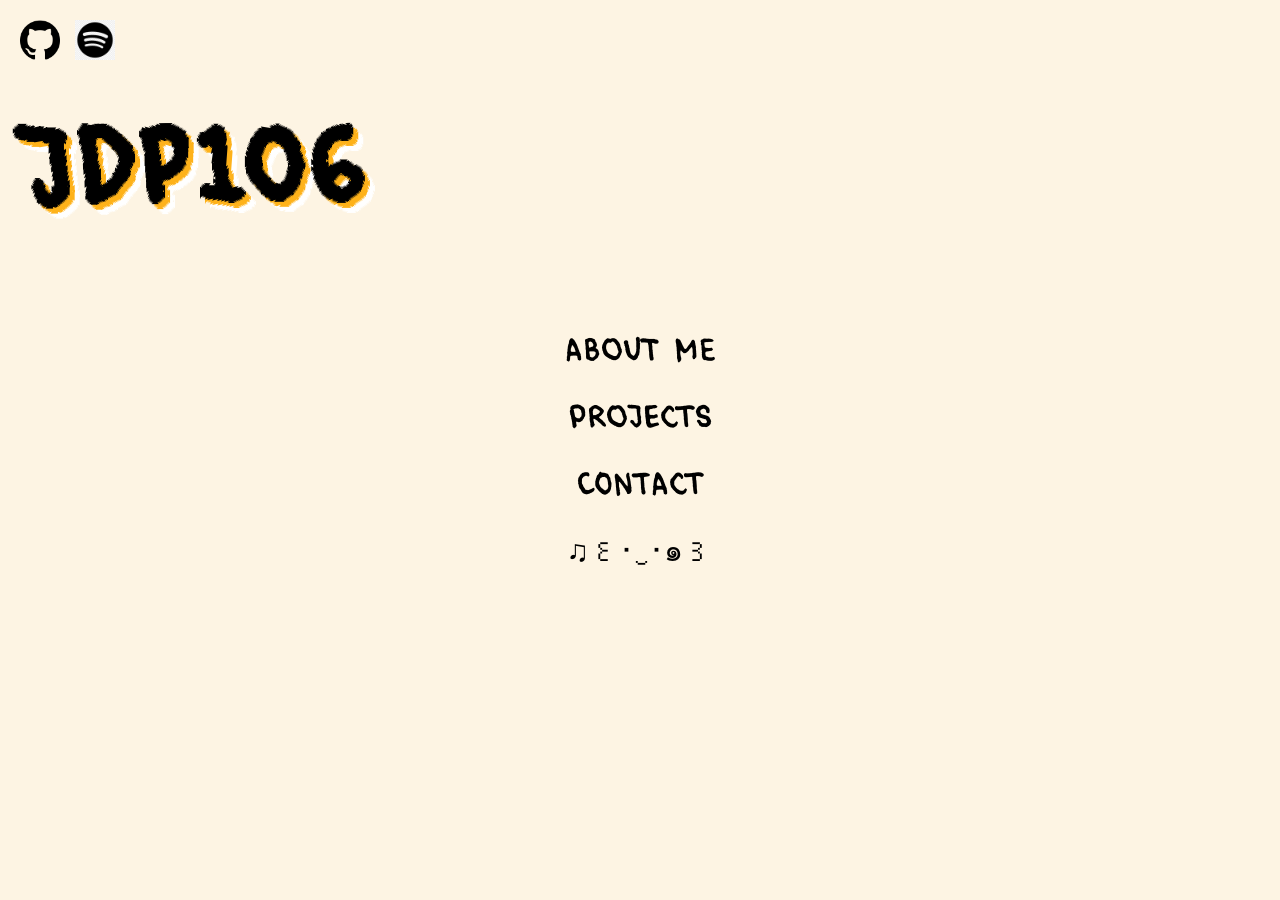
==== index.html @ 9ea2f433 "added transitions" ====
<!DOCTYPE html>
<html lang="en">
<head>
    <meta charset="UTF-8">
    <meta name="viewport" content="width=device-width, initial-scale=1.0">
    <title>Jdp</title>
</head>

<style>
   @font-face {
  font-family: 'Comico-Regular';
  src: url('fonts/Comico-Regular.woff2') format('woff2'),
       url('fonts/Comico-Regular.woff') format('woff'),
       url('fonts/Comico-Regular.ttf') format('truetype');
  font-weight: 400;
  font-display: swap;
  font-style: normal;
}
    body /* the body */
     {
        background-color: #fdf4e3; /*  background */
        display: flex; 
        flex-direction: column; 
        align-items: center; /* Centers horizontally */
        justify-content: center; /* Centers ver */
        min-height: 100vh; 
        margin: 0;

    }
    p{
        font-family: 'Comico-Regular', sans-serif;
        margin: 10px 0;

    }
    .jdp106Text{
        font-family: 'Comico-Regular', sans-serif;
        font-size: 100px;
        color: #000;
        font-weight: bold;
        
        padding-bottom: 3px;

        text-shadow: 5px 5px 0 #feb21a, 10px 10px 0 white;
        animation: jdpShadow 4s ease-in-out infinite;
        text-align: center;
    }
    @keyframes jdpShadow {
        0%, 100%{
            text-shadow: 5px 5px #feb21a, 10px 10px 0 white;
        }
        50%{
            text-shadow: -5px -5px 0 #feb21a, -10px -10px 0 white;
        }
        
    }
    
    
    
    .aboutLink a{
        font-size: 30px;
        font-weight: normal;
        text-align: left;
        text-decoration: none; 
        color: black;

        letter-spacing: 0px;
        transition: letter-spacing 0.4s ease-out;
    }
    .aboutLink a:hover{
        letter-spacing: 3px;
    }
    .aboutLink a:hover {
    color: #feb21a; 
}
    .projectsLink a {
        font-size: 30px;
        font-weight: normal;
        text-align: center;
        text-decoration: none; 
        color: black;
        transition: color 0.3s ease; 

        letter-spacing: 0px;
        transition: letter-spacing 0.4s ease-out;

    }
    .projectsLink a:hover{
        letter-spacing: 3px;
    }
    .projectsLink a:hover {
    color: #134686; 
}
    .contactLink a{
        font-size: 30px;
        font-weight: normal;
        text-align: right;
        text-decoration: none; 
        color: black;
        transition: color 0.3s ease; 

        letter-spacing: 0px;
        transition: letter-spacing 0.4s ease-out;
    }
    .contactLink a:hover{
        letter-spacing: 3px;
    }
    .contactLink a:hover {
    color: #ed3f27; 
}
   .logo-container{
    position: absolute;
    top: 20px;
    left: 20px;
    display: flex;
    gap: 15px;
   }
    .musicEmo a{
    font-size: 30px;
    text-decoration: none; 
        color: black;
        transition: color 0.3s ease; 
        letter-spacing: 0px;
        transition: letter-spacing 0.4s ease-out;
    }
    .musicEmo a:hover{
        letter-spacing: 3px;
    }
   .musicEmo a:hover {
    color: green; 
}
   img{
    width: 40px;
    height: auto;
   
   }

  
   /* Sets both unvisited and visited links to the same color */
a:link, a:visited {
    color: #000; /* Replace with your preferred color */
}

</style>
<body>
    <div class="logo-container">
        <a href="https://github.com/janette03" target="_blank">
        <img src="logos/github.png" alt="github logo">
        </a>
        <a href="https://open.spotify.com/user/janettecx?si=f64318dc1fb24d2a" target="_blank">
            <img src="logos/spotifylogo.png" alt="spoify logo">
        </a>
    </div>

    <div class ="logo-container">
        <h1 class="jdp106Text"> Jdp106<h1>
    </div>
    

     <p class="aboutLink">
      <a href="tabs/AboutMe.html"> About Me </a>
      </p>


    <p class="projectsLink"><a href="tabs/projects.html"> Projects </a>
    </p>
    <p class="contactLink">
        <a href="tabs/Contact.html"> Contact </a>
    </p>

    <p class="musicEmo">
      <a href="tabs/music.html">  ♫꒰･‿･๑꒱</a>
      </p>

    
</body>
</html>
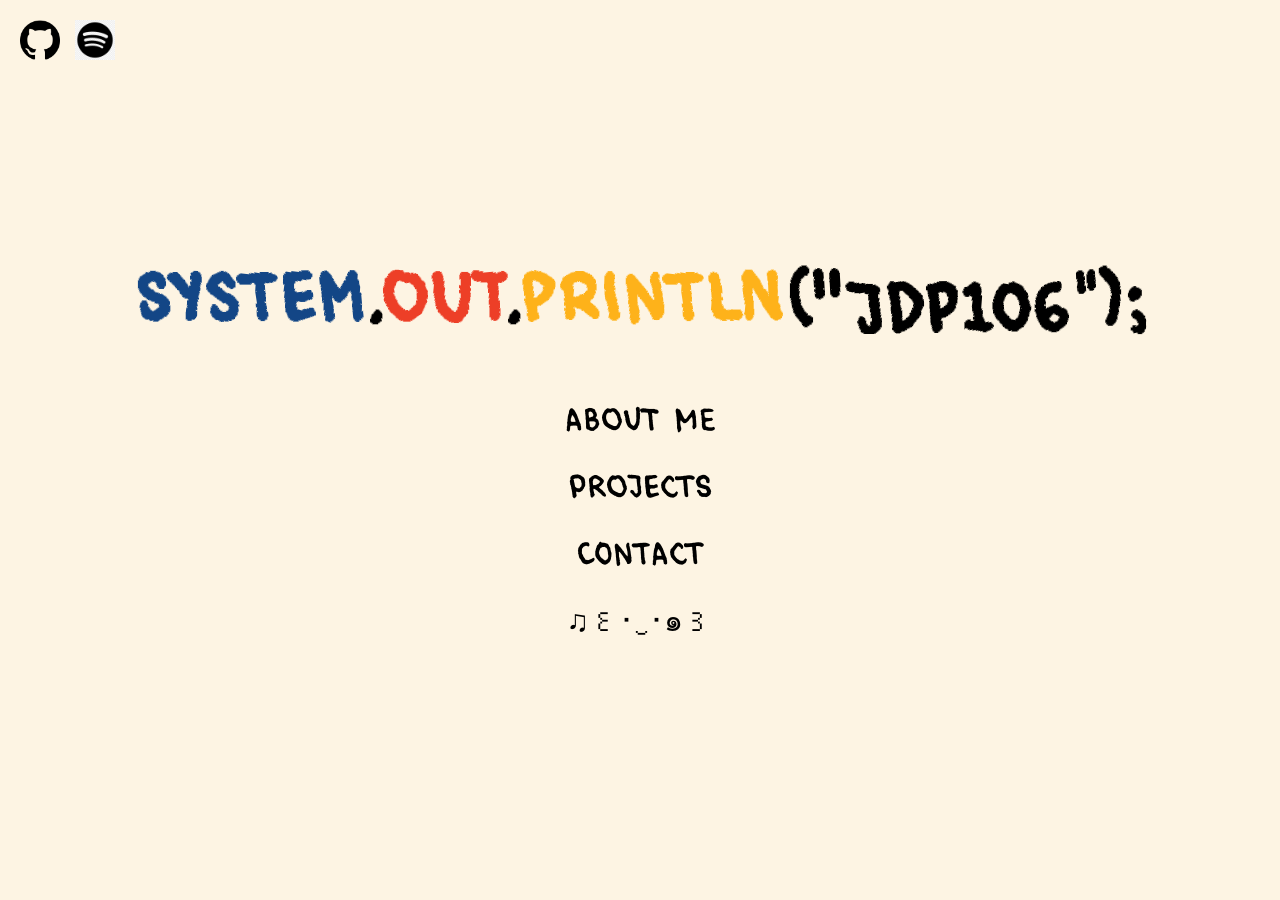
==== commit 2ec1491a: "added a title" ====
--- a/index.html
+++ b/index.html
@@ -23,6 +23,7 @@
         flex-direction: column; 
         align-items: center; /* Centers horizontally */
         justify-content: center; /* Centers ver */
+        width: 100%;
         min-height: 100vh; 
         margin: 0;
 
@@ -32,6 +33,46 @@
         margin: 10px 0;
 
     }
+    .java-code-container {
+        font-family: 'Comico-Regular', sans-serif;
+    display: flex;
+    flex-direction: row;
+    align-items: center;
+    justify-content: center;
+    white-space: nowrap;
+    margin-bottom: 40px;
+}
+.java-code-container h1, 
+.string, 
+.logo {
+    font-family: 'Comico-Regular', sans-serif !important;
+    font-size: clamp(24px, 5vw, 65px); /* Scales perfectly from phones to widescreen monitors */
+    font-weight: bold;
+    margin: 0;
+}
+.string {
+    
+    display: inline-flex;
+    flex-direction: column;
+    height: 1.2em; /* Bound tightly to one line height */
+    overflow: hidden; /* Hides the extra text until it rolls up */
+    vertical-align: bottom;
+    padding: 0 8px;
+}
+
+
+
+@keyframes move {
+    0%, 35% {
+        transform: translateY(0); /* Displays Jdp106 */
+    }
+    50%, 85% {
+        transform: translateY(-1.2em); /* Rolls up to display Jdp103 */
+    }
+    100% {
+        transform: translateY(0); /* Returns down smoothly */
+    }
+}
     .jdp106Text{
         font-family: 'Comico-Regular', sans-serif;
         font-size: 100px;
@@ -39,20 +80,21 @@
         font-weight: bold;
         
         padding-bottom: 3px;
-
-        text-shadow: 5px 5px 0 #feb21a, 10px 10px 0 white;
-        animation: jdpShadow 4s ease-in-out infinite;
-        text-align: center;
-    }
-    @keyframes jdpShadow {
-        0%, 100%{
-            text-shadow: 5px 5px #feb21a, 10px 10px 0 white;
-        }
-        50%{
-            text-shadow: -5px -5px 0 #feb21a, -10px -10px 0 white;
-        }
-        
-    }
+    }
+  
+
+
+
+  @keyframes move {
+  0%,20% {
+    transform: translatey(0);}
+  40%,60% {
+    transform: translatey(-1.2em);
+  }
+  80%,75% {
+    transform: translatey(0);
+  }
+}  
     
     
     
@@ -151,8 +193,18 @@
         </a>
     </div>
 
-    <div class ="logo-container">
-        <h1 class="jdp106Text"> Jdp106<h1>
+
+
+    
+   <div class="java-code-container">
+        <h1><span style="color: #134686;">System</span>.<span style="color:#ed3f27;">out</span>.<span style="color:#feb21a;">println</span>("</h1>
+        
+        <div class="string">
+            <span class="logo" style="color: #000;">Jdp106</span>
+            <span class="logo" style="color: #000;">Jdp103</span>
+        </div>
+        
+        <h1>");</h1>
     </div>
     
 
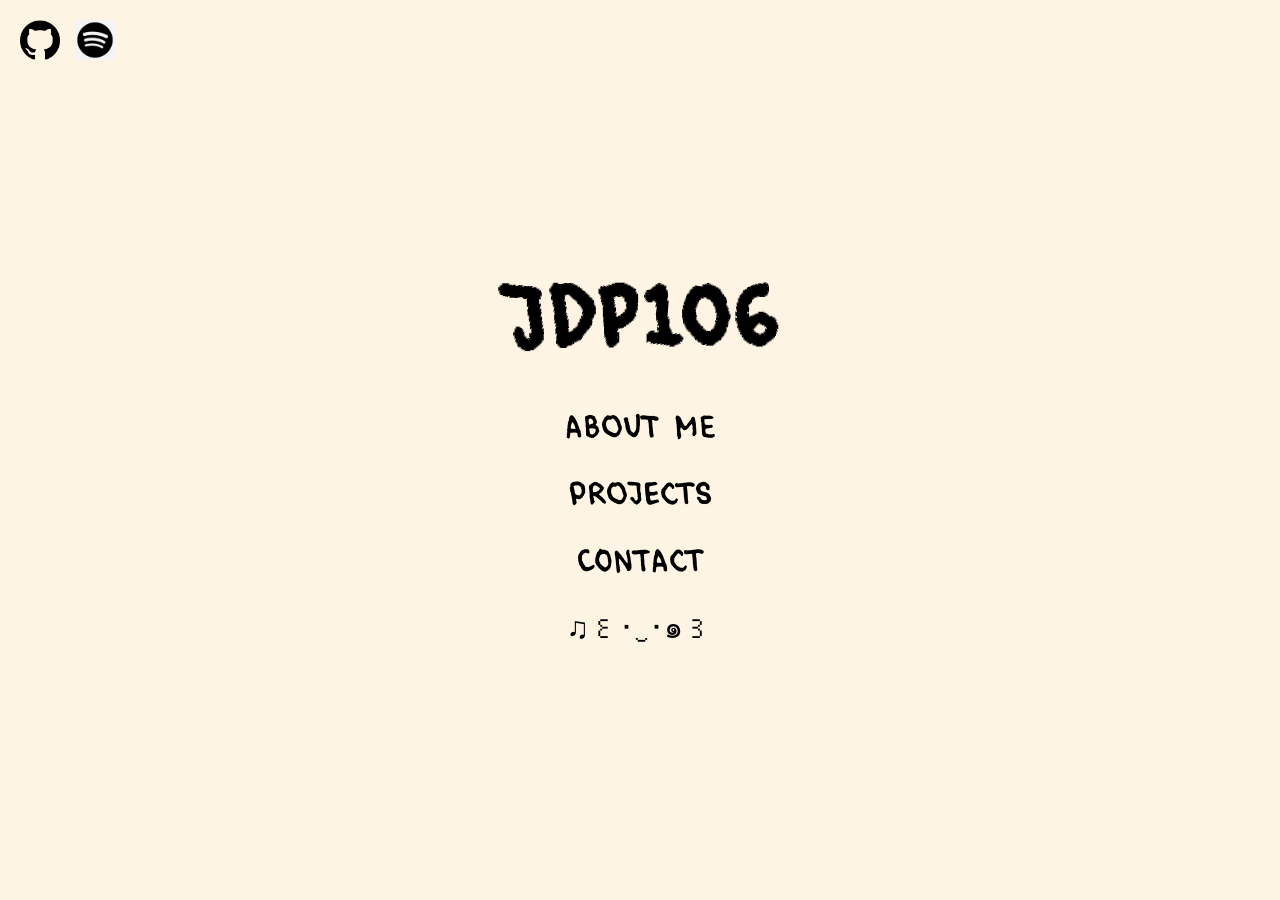
==== commit bc0a6d77: "added a title" ====
--- a/index.html
+++ b/index.html
@@ -33,70 +33,36 @@
         margin: 10px 0;
 
     }
-    .java-code-container {
-        font-family: 'Comico-Regular', sans-serif;
-    display: flex;
-    flex-direction: row;
-    align-items: center;
-    justify-content: center;
-    white-space: nowrap;
-    margin-bottom: 40px;
-}
-.java-code-container h1, 
-.string, 
+ 
+
 .logo {
     font-family: 'Comico-Regular', sans-serif !important;
-    font-size: clamp(24px, 5vw, 65px); /* Scales perfectly from phones to widescreen monitors */
+    font-size: 80px;
     font-weight: bold;
     margin: 0;
+    padding: 5px;
+    display: flex;
+    justify-content: center;
+    
 }
-.string {
+.JdpText{
+    display: inline-block;
+    animation: rollIn .6s ease-out both;
+}
+@keyframes rollIn {
+    0%{
+        transform: translateX(-800px) rotate(-540deg);
+        opacity: 0;
+    }
+    100%{
+        transform: translateX(0) rotate(0deg);
+        opacity: 1;
+    }
     
-    display: inline-flex;
-    flex-direction: column;
-    height: 1.2em; /* Bound tightly to one line height */
-    overflow: hidden; /* Hides the extra text until it rolls up */
-    vertical-align: bottom;
-    padding: 0 8px;
 }
 
 
 
-@keyframes move {
-    0%, 35% {
-        transform: translateY(0); /* Displays Jdp106 */
-    }
-    50%, 85% {
-        transform: translateY(-1.2em); /* Rolls up to display Jdp103 */
-    }
-    100% {
-        transform: translateY(0); /* Returns down smoothly */
-    }
-}
-    .jdp106Text{
-        font-family: 'Comico-Regular', sans-serif;
-        font-size: 100px;
-        color: #000;
-        font-weight: bold;
-        
-        padding-bottom: 3px;
-    }
-  
-
-
-
-  @keyframes move {
-  0%,20% {
-    transform: translatey(0);}
-  40%,60% {
-    transform: translatey(-1.2em);
-  }
-  80%,75% {
-    transform: translatey(0);
-  }
-}  
-    
-    
     
     .aboutLink a{
         font-size: 30px;
@@ -194,18 +160,8 @@
     </div>
 
 
-
-    
-   <div class="java-code-container">
-        <h1><span style="color: #134686;">System</span>.<span style="color:#ed3f27;">out</span>.<span style="color:#feb21a;">println</span>("</h1>
-        
-        <div class="string">
-            <span class="logo" style="color: #000;">Jdp106</span>
-            <span class="logo" style="color: #000;">Jdp103</span>
-        </div>
-        
-        <h1>");</h1>
-    </div>
+<div class="logo"> <p class="JdpText">Jdp106</p> 
+</div>
     
 
      <p class="aboutLink">
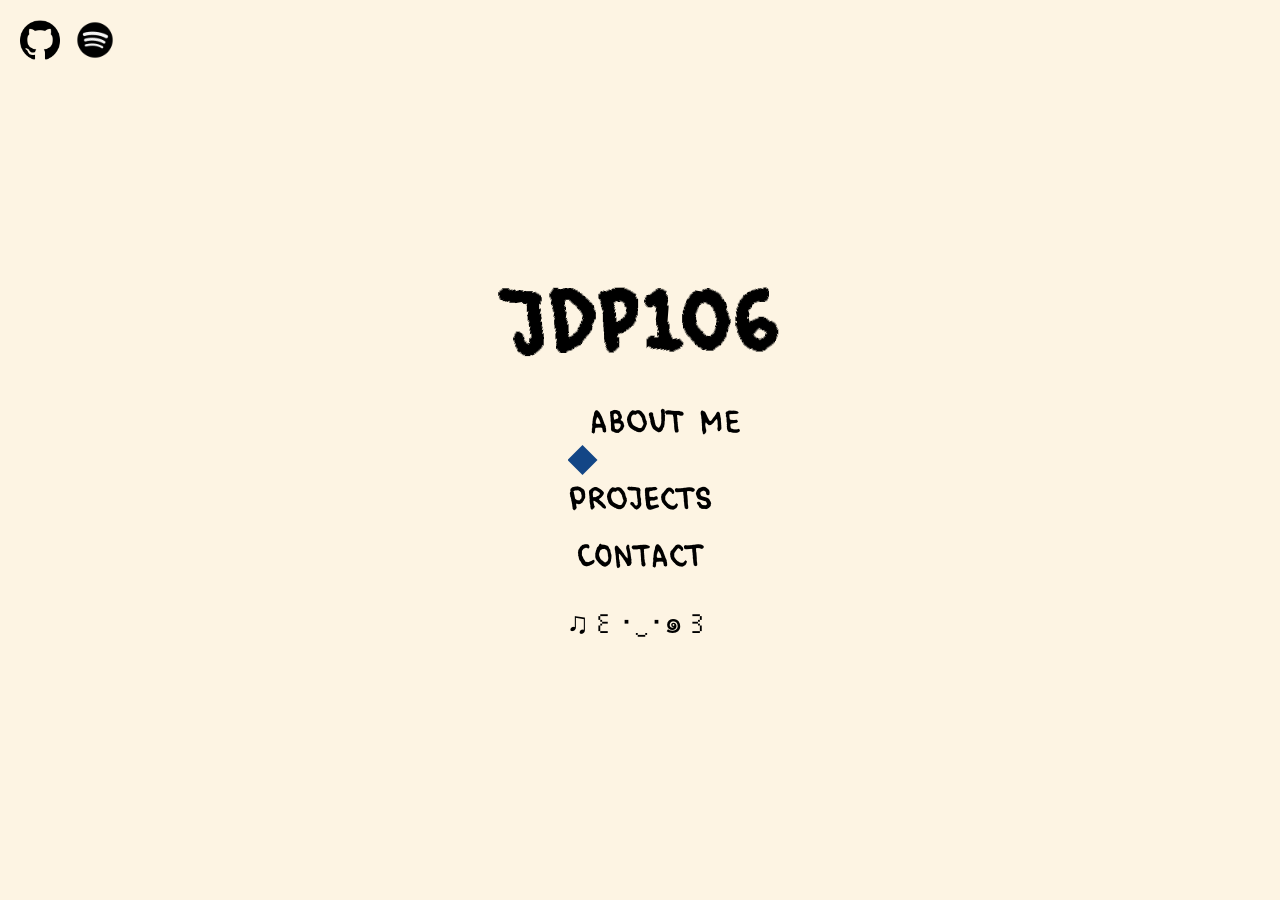
==== commit 2c0177f6: "adding shapes" ====
--- a/index.html
+++ b/index.html
@@ -46,25 +46,21 @@
     
 }
 .JdpText{
-    display: inline-block;
-    animation: rollIn .6s ease-out both;
-}
-@keyframes rollIn {
-    0%{
-        transform: translateX(-800px) rotate(-540deg);
-        opacity: 0;
-    }
-    100%{
-        transform: translateX(0) rotate(0deg);
-        opacity: 1;
-    }
-    
+     letter-spacing: 0px;
+        transition: letter-spacing 0.4s ease-out;
+}
+ .JdpText:hover{
+        letter-spacing: 5px;
+    }
+     .JdpText :hover {
+    color: #feb21a; 
 }
 
 
 
     
     .aboutLink a{
+        font-family: 'Comico-Regular', sans-serif;
         font-size: 30px;
         font-weight: normal;
         text-align: left;
@@ -75,12 +71,36 @@
         transition: letter-spacing 0.4s ease-out;
     }
     .aboutLink a:hover{
-        letter-spacing: 3px;
+        letter-spacing: 2px;
     }
     .aboutLink a:hover {
     color: #feb21a; 
 }
+.linkStar{
+    display: flex;
+    flex-direction: row;
+    align-items: center;
+    justify-content: center;
+    gap: 20px;
+    cursor: pointer;
+    width: auto;
+}
+.star{
+    width: 30px;
+    aspect-ratio: 1;
+    background: #000;
+    clip-path: polygon(50% 0,79% 90%,2% 35%,98% 35%,21% 90%); 
+    display: inline-block;
+    opacity: 0;
+    transition: opacity .3s ease-in-out, background-color .3s ease;
+}
+.linkStar:hover .star{
+    opacity: 1;
+    background-color: #feb21a;
+}
+
     .projectsLink a {
+        font-family: 'Comico-Regular', sans-serif;
         font-size: 30px;
         font-weight: normal;
         text-align: center;
@@ -92,12 +112,31 @@
         transition: letter-spacing 0.4s ease-out;
 
     }
-    .projectsLink a:hover{
+        .projectsLink a:hover {
+    color: #134686; 
+}
+.projectsLink a:hover{
         letter-spacing: 3px;
     }
-    .projectsLink a:hover {
-    color: #134686; 
-}
+
+    .LinkRhombus{
+    display: flex;
+    flex-direction: row;
+    align-items: center;
+    justify-content: center;
+    gap: 20px;
+    cursor: pointer;
+    width: 100%;
+}
+
+.rhombus {
+  height: 30px; /* adjust to control the size  */
+  aspect-ratio: 1;
+  clip-path: polygon(50% 0,100% 50%,50% 100%,0 50%);
+  background: #134686;
+}
+
+
     .contactLink a{
         font-size: 30px;
         font-weight: normal;
@@ -164,13 +203,17 @@
 </div>
     
 
-     <p class="aboutLink">
+     <div class="aboutLink linkStar">
+        <div class="star"></div>
       <a href="tabs/AboutMe.html"> About Me </a>
-      </p>
-
-
-    <p class="projectsLink"><a href="tabs/projects.html"> Projects </a>
-    </p>
+     </div>
+
+
+    <div class="projectsLink Linkstarburst">
+        <div class="rhombus"></div>
+        <a href="tabs/projects.html"> Projects </a>
+    </div>
+
     <p class="contactLink">
         <a href="tabs/Contact.html"> Contact </a>
     </p>
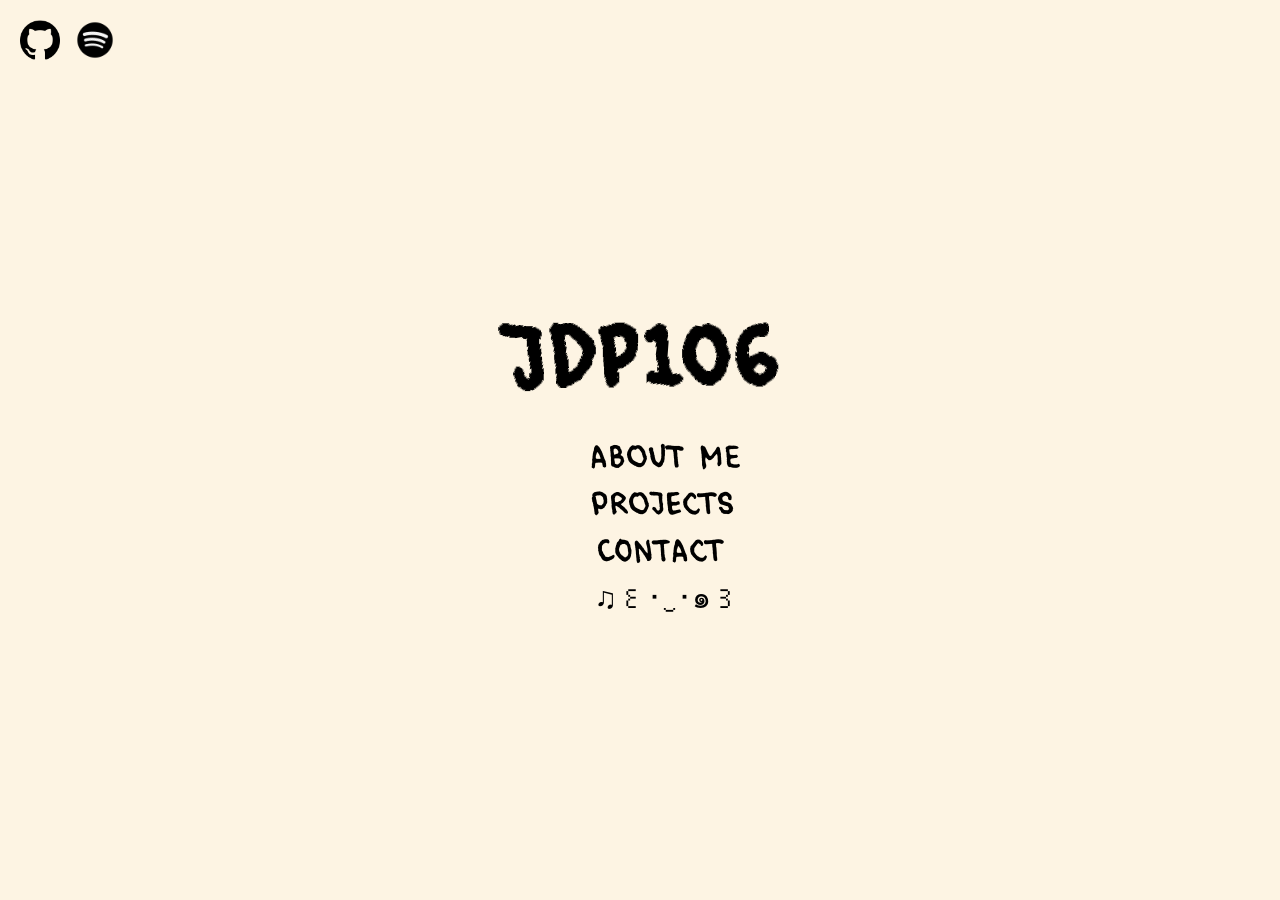
==== commit cf860a25: "finsihing up shapes" ====
--- a/index.html
+++ b/index.html
@@ -1,227 +1,272 @@
-<!DOCTYPE html>
+<!doctype html>
 <html lang="en">
-<head>
-    <meta charset="UTF-8">
-    <meta name="viewport" content="width=device-width, initial-scale=1.0">
+  <head>
+    <meta charset="UTF-8" />
+    <meta name="viewport" content="width=device-width, initial-scale=1.0" />
     <title>Jdp</title>
-</head>
-
-<style>
-   @font-face {
-  font-family: 'Comico-Regular';
-  src: url('fonts/Comico-Regular.woff2') format('woff2'),
-       url('fonts/Comico-Regular.woff') format('woff'),
-       url('fonts/Comico-Regular.ttf') format('truetype');
-  font-weight: 400;
-  font-display: swap;
-  font-style: normal;
+  </head>
+
+  <style>
+    @font-face {
+      font-family: "Comico-Regular";
+      src:
+        url("fonts/Comico-Regular.woff2") format("woff2"),
+        url("fonts/Comico-Regular.woff") format("woff"),
+        url("fonts/Comico-Regular.ttf") format("truetype");
+      font-weight: 400;
+      font-display: swap;
+      font-style: normal;
+    }
+    body /* the body */ {
+      background-color: #fdf4e3; /*  background */
+      display: flex;
+      flex-direction: column;
+      align-items: center; /* Centers horizontally */
+      justify-content: center; /* Centers ver */
+      width: 100%;
+      min-height: 100vh;
+      margin: 0;
+    }
+    p {
+      font-family: "Comico-Regular", sans-serif;
+      margin: 10px 0;
+    }
+
+    .logo {
+      font-family: "Comico-Regular", sans-serif !important;
+      font-size: 80px;
+      font-weight: bold;
+      margin: 0;
+      padding: 5px;
+      display: flex;
+      justify-content: center;
+    }
+    .JdpText {
+      letter-spacing: 0px;
+      transition: letter-spacing 0.4s ease-out;
+    }
+    .JdpText:hover {
+      letter-spacing: 5px;
+    }
+    .JdpText :hover {
+      color: #feb21a;
+    }
+    .aboutLink a {
+      font-family: "Comico-Regular", sans-serif;
+      font-size: 30px;
+      font-weight: normal;
+      text-align: left;
+      text-decoration: none;
+      color: black;
+
+      letter-spacing: 0px;
+      transition: letter-spacing 0.4s ease-out;
+    }
+    .aboutLink a:hover {
+      letter-spacing: 2px;
+    }
+    .aboutLink a:hover {
+      color: #feb21a;
+    }
+    .linkStar {
+      display: flex;
+      flex-direction: row;
+      align-items: center;
+      justify-content: center;
+      gap: 20px;
+      cursor: pointer;
+      width: auto;
+    }
+    .star {
+      width: 30px;
+      aspect-ratio: 1;
+      background: #000;
+      clip-path: polygon(50% 0, 79% 90%, 2% 35%, 98% 35%, 21% 90%);
+      display: inline-block;
+      opacity: 0;
+      transition:
+        opacity 0.3s ease-in-out,
+        background-color 0.3s ease;
+    }
+    .linkStar:hover .star {
+      opacity: 1;
+      background-color: #feb21a;
+    }
+
+    .projectsLink a {
+      font-family: "Comico-Regular", sans-serif;
+      font-size: 30px;
+      font-weight: normal;
+      text-align: center;
+      text-decoration: none;
+      color: black;
+      transition: color 0.3s ease;
+
+      letter-spacing: 0px;
+      transition: letter-spacing 0.4s ease-out;
+    }
+    .projectsLink a:hover {
+      color: #134686;
+      letter-spacing: 3px;
+    }
+    .linkRhombus {
+      display: flex;
+      flex-direction: row;
+      align-items: center;
+      justify-content: center;
+      gap: 20px;
+      cursor: pointer;
+      width: 100%;
+    }
+
+    .rhombus {
+      height: 25px;
+      aspect-ratio: 1;
+      clip-path: polygon(50% 0, 100% 50%, 50% 100%, 0 50%);
+      background: #fdf4e3;
+      display: inline-block;
+      opacity: 0;
+      transition: opacity 0.3s ease-in-out, background-color 0.3s ease;
+    }
+    .linkRhombus:hover .rhombus {
+      opacity: 1;
+      background-color: #134686;
+    }
+
+    .contactLink a {
+      font-family: "Comico-Regular", sans-serif;
+      font-size: 30px;
+      font-weight: normal;
+     
+      text-decoration: none;
+      color: black;
+      
+
+      letter-spacing: 0px;
+      transition: letter-spacing 0.4s ease-out, color .3s ease;
+    }
+    .contactLink a:hover {
+      letter-spacing: 3px;
+      color: #ed3f27;
+    }
+    .linkSparkle:hover a{
+        letter-spacing: 3px;
+        color: #ed3f27;
+    }
+    .linkSparkle {
+      display: flex;
+      flex-direction: row;
+      align-items: center;
+      justify-content: center;
+      gap: 20px;
+      cursor: pointer;
+      width: 100%;
+    }
+    .sparkle {
+      height: 20px;
+      width: 20px;
+      display: inline-block;
+      background: #ed3f27;
+      mask: radial-gradient(circle,#ed3f27 71%, transparent #ed3f27 72%);
+      opacity: 0;
+      transition: opacity 0.3s ease-in-out, background-color 0.3s ease;
+    }
+    .linkSparkle:hover .sparkle {
+      opacity: 1;
+      background-color: #ed3f27;
+    }
+
+    .logo-container {
+      position: absolute;
+      top: 20px;
+      left: 20px;
+      display: flex;
+      gap: 15px;
+    }
+    .musicEmo a {
+      font-size: 30px;
+      text-decoration: none;
+      color: black;
+      transition: color 0.3s ease;
+      letter-spacing: 0px;
+      transition: letter-spacing 0.4s ease-out;
+    }
+    .musicEmo a:hover {
+      letter-spacing: 3px;
+      color: green;
+    }
+.cloud {
+    height: 20px; /* control the size */
+    aspect-ratio: 1.8;
+    --g: radial-gradient(50% 50%, #000 98%, #0000) no-repeat;
+    mask: var(--g) 100% 100%/30% 60%,var(--g) 70% 0/50% 100%,var(--g) 0 100%/36% 68%,var(--g) 27% 18%/26% 40%,linear-gradient(#000 0 0) bottom/67% 58% no-repeat;
+    background: green;
+    opacity: 0;
+    transition: opacity 0.3s ease-in-out, background-color 0.3s ease;
 }
-    body /* the body */
-     {
-        background-color: #fdf4e3; /*  background */
-        display: flex; 
-        flex-direction: column; 
-        align-items: center; /* Centers horizontally */
-        justify-content: center; /* Centers ver */
-        width: 100%;
-        min-height: 100vh; 
-        margin: 0;
-
-    }
-    p{
-        font-family: 'Comico-Regular', sans-serif;
-        margin: 10px 0;
-
-    }
- 
-
-.logo {
-    font-family: 'Comico-Regular', sans-serif !important;
-    font-size: 80px;
-    font-weight: bold;
-    margin: 0;
-    padding: 5px;
-    display: flex;
-    justify-content: center;
-    
-}
-.JdpText{
-     letter-spacing: 0px;
-        transition: letter-spacing 0.4s ease-out;
-}
- .JdpText:hover{
-        letter-spacing: 5px;
-    }
-     .JdpText :hover {
-    color: #feb21a; 
-}
-
-
-
-    
-    .aboutLink a{
-        font-family: 'Comico-Regular', sans-serif;
-        font-size: 30px;
-        font-weight: normal;
-        text-align: left;
-        text-decoration: none; 
-        color: black;
-
-        letter-spacing: 0px;
-        transition: letter-spacing 0.4s ease-out;
-    }
-    .aboutLink a:hover{
-        letter-spacing: 2px;
-    }
-    .aboutLink a:hover {
-    color: #feb21a; 
-}
-.linkStar{
-    display: flex;
-    flex-direction: row;
-    align-items: center;
-    justify-content: center;
-    gap: 20px;
-    cursor: pointer;
-    width: auto;
-}
-.star{
-    width: 30px;
-    aspect-ratio: 1;
-    background: #000;
-    clip-path: polygon(50% 0,79% 90%,2% 35%,98% 35%,21% 90%); 
-    display: inline-block;
-    opacity: 0;
-    transition: opacity .3s ease-in-out, background-color .3s ease;
-}
-.linkStar:hover .star{
-    opacity: 1;
-    background-color: #feb21a;
-}
-
-    .projectsLink a {
-        font-family: 'Comico-Regular', sans-serif;
-        font-size: 30px;
-        font-weight: normal;
-        text-align: center;
-        text-decoration: none; 
-        color: black;
-        transition: color 0.3s ease; 
-
-        letter-spacing: 0px;
-        transition: letter-spacing 0.4s ease-out;
-
-    }
-        .projectsLink a:hover {
-    color: #134686; 
-}
-.projectsLink a:hover{
+ .linkCloud:hover a{
         letter-spacing: 3px;
-    }
-
-    .LinkRhombus{
-    display: flex;
-    flex-direction: row;
-    align-items: center;
-    justify-content: center;
-    gap: 20px;
-    cursor: pointer;
-    width: 100%;
-}
-
-.rhombus {
-  height: 30px; /* adjust to control the size  */
-  aspect-ratio: 1;
-  clip-path: polygon(50% 0,100% 50%,50% 100%,0 50%);
-  background: #134686;
-}
-
-
-    .contactLink a{
-        font-size: 30px;
-        font-weight: normal;
-        text-align: right;
-        text-decoration: none; 
-        color: black;
-        transition: color 0.3s ease; 
-
-        letter-spacing: 0px;
-        transition: letter-spacing 0.4s ease-out;
-    }
-    .contactLink a:hover{
-        letter-spacing: 3px;
-    }
-    .contactLink a:hover {
-    color: #ed3f27; 
-}
-   .logo-container{
-    position: absolute;
-    top: 20px;
-    left: 20px;
-    display: flex;
-    gap: 15px;
-   }
-    .musicEmo a{
-    font-size: 30px;
-    text-decoration: none; 
-        color: black;
-        transition: color 0.3s ease; 
-        letter-spacing: 0px;
-        transition: letter-spacing 0.4s ease-out;
-    }
-    .musicEmo a:hover{
-        letter-spacing: 3px;
-    }
-   .musicEmo a:hover {
-    color: green; 
-}
-   img{
-    width: 40px;
-    height: auto;
+        color: green;
+    }
+ .linkCloud {
+      display: flex;
+      flex-direction: row;
+      align-items: center;
+      justify-content: center;
+      gap: 20px;
+      cursor: pointer;
+      width: 100%;
+    }
+ .linkCloud:hover .cloud {
+      opacity: 1;
+      background-color: green;
+    }
    
-   }
-
-  
-   /* Sets both unvisited and visited links to the same color */
-a:link, a:visited {
-    color: #000; /* Replace with your preferred color */
-}
-
-</style>
-<body>
+
+    img {
+      width: 40px;
+      height: auto;
+    }
+
+    /* Sets both unvisited and visited links to the same color */
+    a:link,
+    a:visited {
+      color: #000; /* Replace with your preferred color */
+    }
+  </style>
+  <body>
     <div class="logo-container">
-        <a href="https://github.com/janette03" target="_blank">
-        <img src="logos/github.png" alt="github logo">
-        </a>
-        <a href="https://open.spotify.com/user/janettecx?si=f64318dc1fb24d2a" target="_blank">
-            <img src="logos/spotifylogo.png" alt="spoify logo">
-        </a>
-    </div>
-
-
-<div class="logo"> <p class="JdpText">Jdp106</p> 
-</div>
-    
-
-     <div class="aboutLink linkStar">
-        <div class="star"></div>
+      <a href="https://github.com/janette03" target="_blank">
+        <img src="logos/github.png" alt="github logo" />
+      </a>
+      <a
+        href="https://open.spotify.com/user/janettecx?si=f64318dc1fb24d2a"
+        target="_blank"
+      >
+        <img src="logos/spotifylogo.png" alt="spoify logo" />
+      </a>
+    </div>
+
+    <div class="logo"><p class="JdpText">Jdp106</p></div>
+
+    <div class="aboutLink linkStar">
+      <div class="star"></div>
       <a href="tabs/AboutMe.html"> About Me </a>
-     </div>
-
-
-    <div class="projectsLink Linkstarburst">
-        <div class="rhombus"></div>
-        <a href="tabs/projects.html"> Projects </a>
-    </div>
-
-    <p class="contactLink">
-        <a href="tabs/Contact.html"> Contact </a>
-    </p>
-
-    <p class="musicEmo">
-      <a href="tabs/music.html">  ♫꒰･‿･๑꒱</a>
-      </p>
-
-    
-</body>
+    </div>
+
+    <div class="projectsLink linkRhombus">
+      <div class="rhombus"></div>
+      <a href="tabs/projects.html"> Projects </a>
+    </div>
+
+    <div class="contactLink linkSparkle">
+        <div class="sparkle"></div>
+      <a href="tabs/Contact.html"> Contact </a>
+    </div>
+
+    <div class="musicEmo linkCloud">
+        <div class="cloud"></div>
+      <a href="tabs/music.html"> ♫꒰･‿･๑꒱</a>
+    </div>
+  </body>
 </html>
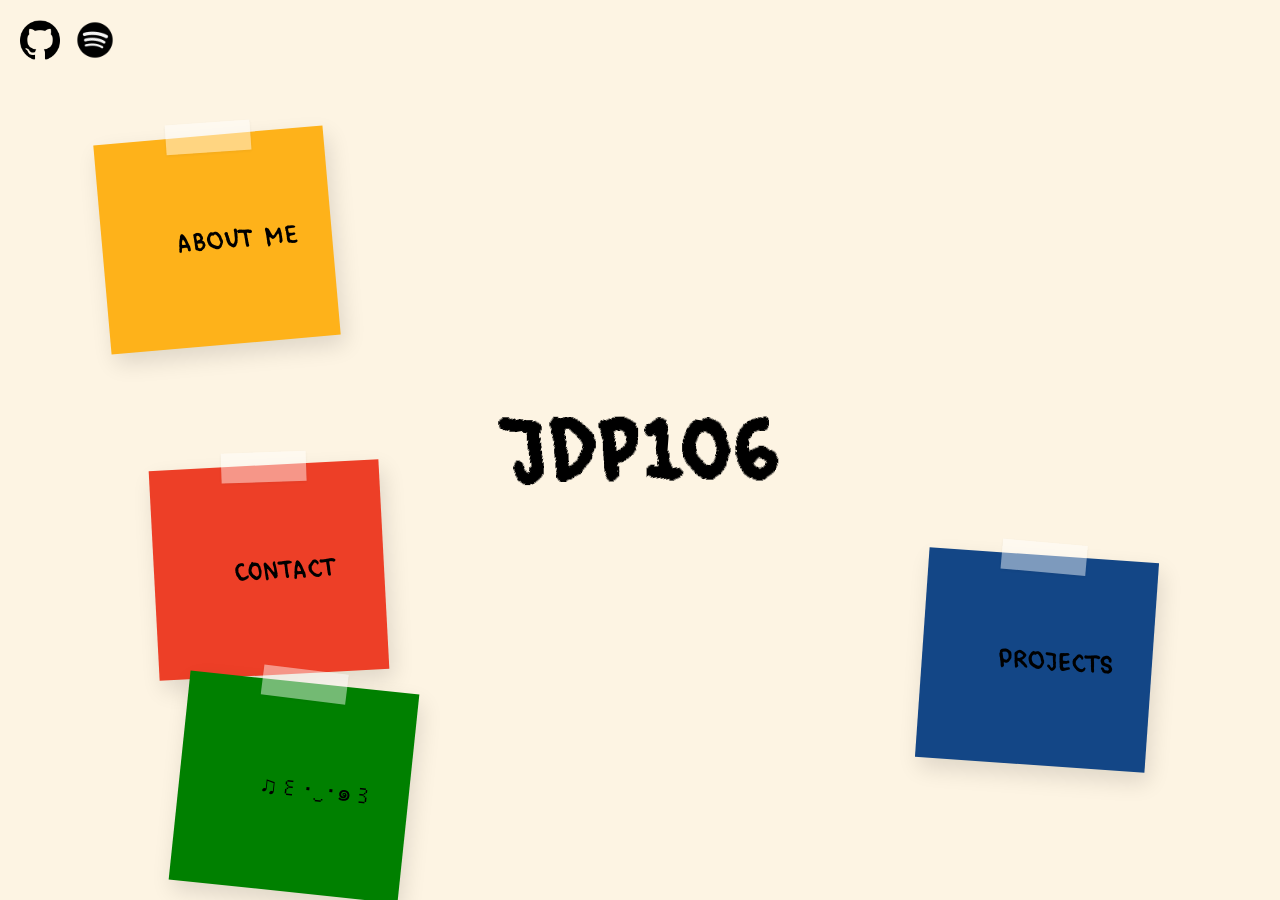
==== commit 47ca3002: "added sticky notes and tape" ====
--- a/index.html
+++ b/index.html
@@ -47,27 +47,64 @@
     }
     .JdpText:hover {
       letter-spacing: 5px;
-    }
-    .JdpText :hover {
       color: #feb21a;
     }
+    .board{
+      position: absolute;
+      top: 0;
+      left: 0;
+      width: 100%;
+      height: 100vh;
+      z-index: 2; /*background layer*/
+      overflow: hidden; 
+    }
+        .sticky-note {
+            
+            width: 190px;
+            height: 170px;
+            padding: 20px;
+            position: absolute;
+            box-shadow: 4px 10px 22px rgba(0,0,0,0.12);
+            display: flex;
+            flex-direction: row;
+            align-items: center;
+            justify-content: center;
+            gap: 12px;
+           
+        }
+        .sticky-note a{
+          font-size: 24px;
+          text-decoration: none;
+          transition: letter-spacing .4s ease-out, color .3s ease;
+        }
+        .tape {
+            position: absolute;
+            width: 85px;
+            height: 30px;
+            background: rgba(255,255,255,0.45);
+            top: -13px;
+            left: 50%;
+            transform: translateX(-50%) rotate(1deg);
+            box-shadow: 0 1px 3px rgba(0,0,0,0.05);
+        }
+
     .aboutLink a {
       font-family: "Comico-Regular", sans-serif;
       font-size: 30px;
       font-weight: normal;
-      text-align: left;
+      text-align: center;
       text-decoration: none;
       color: black;
+      
 
       letter-spacing: 0px;
       transition: letter-spacing 0.4s ease-out;
     }
     .aboutLink a:hover {
       letter-spacing: 2px;
-    }
-    .aboutLink a:hover {
-      color: #feb21a;
-    }
+      color: #fdf4e3;
+    }
+   
     .linkStar {
       display: flex;
       flex-direction: row;
@@ -80,6 +117,7 @@
     .star {
       width: 30px;
       aspect-ratio: 1;
+      text-align: center;
       background: #000;
       clip-path: polygon(50% 0, 79% 90%, 2% 35%, 98% 35%, 21% 90%);
       display: inline-block;
@@ -90,9 +128,18 @@
     }
     .linkStar:hover .star {
       opacity: 1;
-      background-color: #feb21a;
-    }
-
+      background-color: #fdf4e3;
+    }
+    
+ 
+        .note-about{
+          background: #feb21a;
+          top: 15%;
+          left: 8%;
+          transform: rotate(-5deg);
+        }
+ 
+  
     .projectsLink a {
       font-family: "Comico-Regular", sans-serif;
       font-size: 30px;
@@ -106,7 +153,7 @@
       transition: letter-spacing 0.4s ease-out;
     }
     .projectsLink a:hover {
-      color: #134686;
+      color: #fdf4e3;
       letter-spacing: 3px;
     }
     .linkRhombus {
@@ -130,8 +177,35 @@
     }
     .linkRhombus:hover .rhombus {
       opacity: 1;
+      background-color: #fdf4e3;
+    }
+    .note-project{
       background-color: #134686;
-    }
+      bottom: 15%;
+      right: 10%;
+      transform: rotate(4deg);
+    }
+  
+      .sticky-note {
+            width: 190px;
+            height: 170px;
+            padding: 20px;
+            position: absolute;
+            box-shadow: 4px 10px 22px rgba(0,0,0,0.12);
+            display: flex;
+            flex-direction: row;
+            align-items: center;
+            justify-content: center;
+            gap: 12px;
+           
+        }
+        .sticky-note a{
+
+
+          font-size: 24px;
+          text-decoration: none;
+          transition: letter-spacing .4s ease-out color .3s ease;
+        }
 
     .contactLink a {
       font-family: "Comico-Regular", sans-serif;
@@ -147,11 +221,11 @@
     }
     .contactLink a:hover {
       letter-spacing: 3px;
-      color: #ed3f27;
+      color: #fdf4e3;
     }
     .linkSparkle:hover a{
         letter-spacing: 3px;
-        color: #ed3f27;
+        color: #fdf4e3;
     }
     .linkSparkle {
       display: flex;
@@ -166,16 +240,45 @@
       height: 20px;
       width: 20px;
       display: inline-block;
-      background: #ed3f27;
-      mask: radial-gradient(circle,#ed3f27 71%, transparent #ed3f27 72%);
+      background: #fdf4e3;
+      mask: radial-gradient(circle,#fdf4e3 71%, transparent #fdf4e3 72%);
       opacity: 0;
       transition: opacity 0.3s ease-in-out, background-color 0.3s ease;
     }
     .linkSparkle:hover .sparkle {
       opacity: 1;
+      background-color: #fdf4e3;
+    }
+    .note-contact{
       background-color: #ed3f27;
-    }
-
+      bottom: 25%;
+      left: 12%;
+      transform: rotate(-3deg);
+    }
+    .note-contact a{
+      color: #fdf4e3;
+    }
+      .sticky-note {
+  
+            width: 190px;
+            height: 170px;
+            padding: 20px;
+            position: absolute;
+            box-shadow: 4px 10px 22px rgba(0,0,0,0.12);
+            display: flex;
+            flex-direction: row;
+            align-items: center;
+            justify-content: center;
+            gap: 12px;
+           
+        }
+        .sticky-note a{
+
+          font-size: 24px;
+          text-decoration: none;
+          transition: letter-spacing .4s ease-out color .3s ease;
+        }
+   
     .logo-container {
       position: absolute;
       top: 20px;
@@ -193,20 +296,20 @@
     }
     .musicEmo a:hover {
       letter-spacing: 3px;
-      color: green;
+      color: #fdf4e3;
     }
 .cloud {
     height: 20px; /* control the size */
     aspect-ratio: 1.8;
     --g: radial-gradient(50% 50%, #000 98%, #0000) no-repeat;
     mask: var(--g) 100% 100%/30% 60%,var(--g) 70% 0/50% 100%,var(--g) 0 100%/36% 68%,var(--g) 27% 18%/26% 40%,linear-gradient(#000 0 0) bottom/67% 58% no-repeat;
-    background: green;
+    background: #fdf4e3;
     opacity: 0;
     transition: opacity 0.3s ease-in-out, background-color 0.3s ease;
 }
  .linkCloud:hover a{
         letter-spacing: 3px;
-        color: green;
+        color: #fdf4e3;
     }
  .linkCloud {
       display: flex;
@@ -219,8 +322,40 @@
     }
  .linkCloud:hover .cloud {
       opacity: 1;
+      background-color: #fdf4e3;
+    }
+    .note-emo{
       background-color: green;
-    }
+      bottom: 8px;
+      left: 14%;
+      transform: rotate(6deg);
+    }
+    .note-emo a{
+      color: #000;
+      font-size: 20px;
+      letter-spacing: 0px;
+    }
+      .sticky-note {
+            
+            width: 190px;
+            height: 170px;
+            padding: 20px;
+            position: absolute;
+            box-shadow: 4px 10px 22px rgba(0,0,0,0.12);
+            display: flex;
+            flex-direction: row;
+            align-items: center;
+            justify-content: center;
+            gap: 12px;
+           
+        }
+        .sticky-note a{
+
+          font-size: 24px;
+          text-decoration: none;
+          transition: letter-spacing .4s ease-out color .3s ease;
+        }
+    
    
 
     img {
@@ -249,24 +384,34 @@
 
     <div class="logo"><p class="JdpText">Jdp106</p></div>
 
-    <div class="aboutLink linkStar">
+
+    <div class="board">
+
+      <div class="aboutLink linkStar sticky-note note-about">
+        <div class="tape"></div>
       <div class="star"></div>
       <a href="tabs/AboutMe.html"> About Me </a>
-    </div>
-
-    <div class="projectsLink linkRhombus">
+      </div>
+    
+
+    <div class="projectsLink linkRhombus sticky-note note-project">
+      <div class="tape"></div>
       <div class="rhombus"></div>
       <a href="tabs/projects.html"> Projects </a>
     </div>
 
-    <div class="contactLink linkSparkle">
+    <div class="contactLink linkSparkle sticky-note note-contact">
+      <div class="tape"></div>
         <div class="sparkle"></div>
       <a href="tabs/Contact.html"> Contact </a>
     </div>
 
-    <div class="musicEmo linkCloud">
+    <div class="musicEmo linkCloud sticky-note note-emo">
+      <div class="tape"></div>
         <div class="cloud"></div>
       <a href="tabs/music.html"> ♫꒰･‿･๑꒱</a>
     </div>
+
+    </div>
   </body>
 </html>
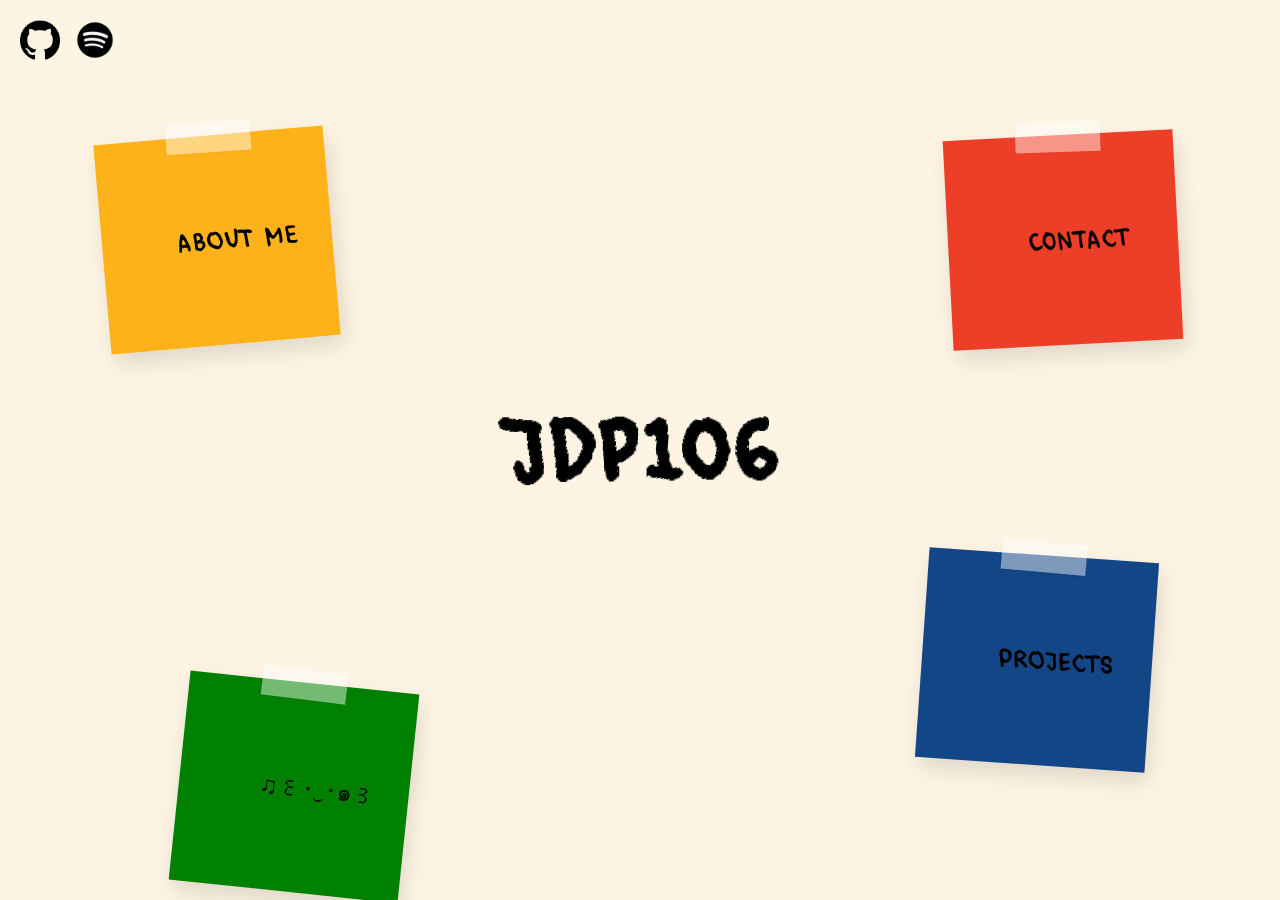
==== commit b64f799c: "changed the red one to the top" ====
--- a/index.html
+++ b/index.html
@@ -251,8 +251,8 @@
     }
     .note-contact{
       background-color: #ed3f27;
-      bottom: 25%;
-      left: 12%;
+      top: 15%;
+      right: 8%;
       transform: rotate(-3deg);
     }
     .note-contact a{
@@ -287,6 +287,7 @@
       gap: 15px;
     }
     .musicEmo a {
+      font-family: "Comico-Regular", sans-serif; 
       font-size: 30px;
       text-decoration: none;
       color: black;
